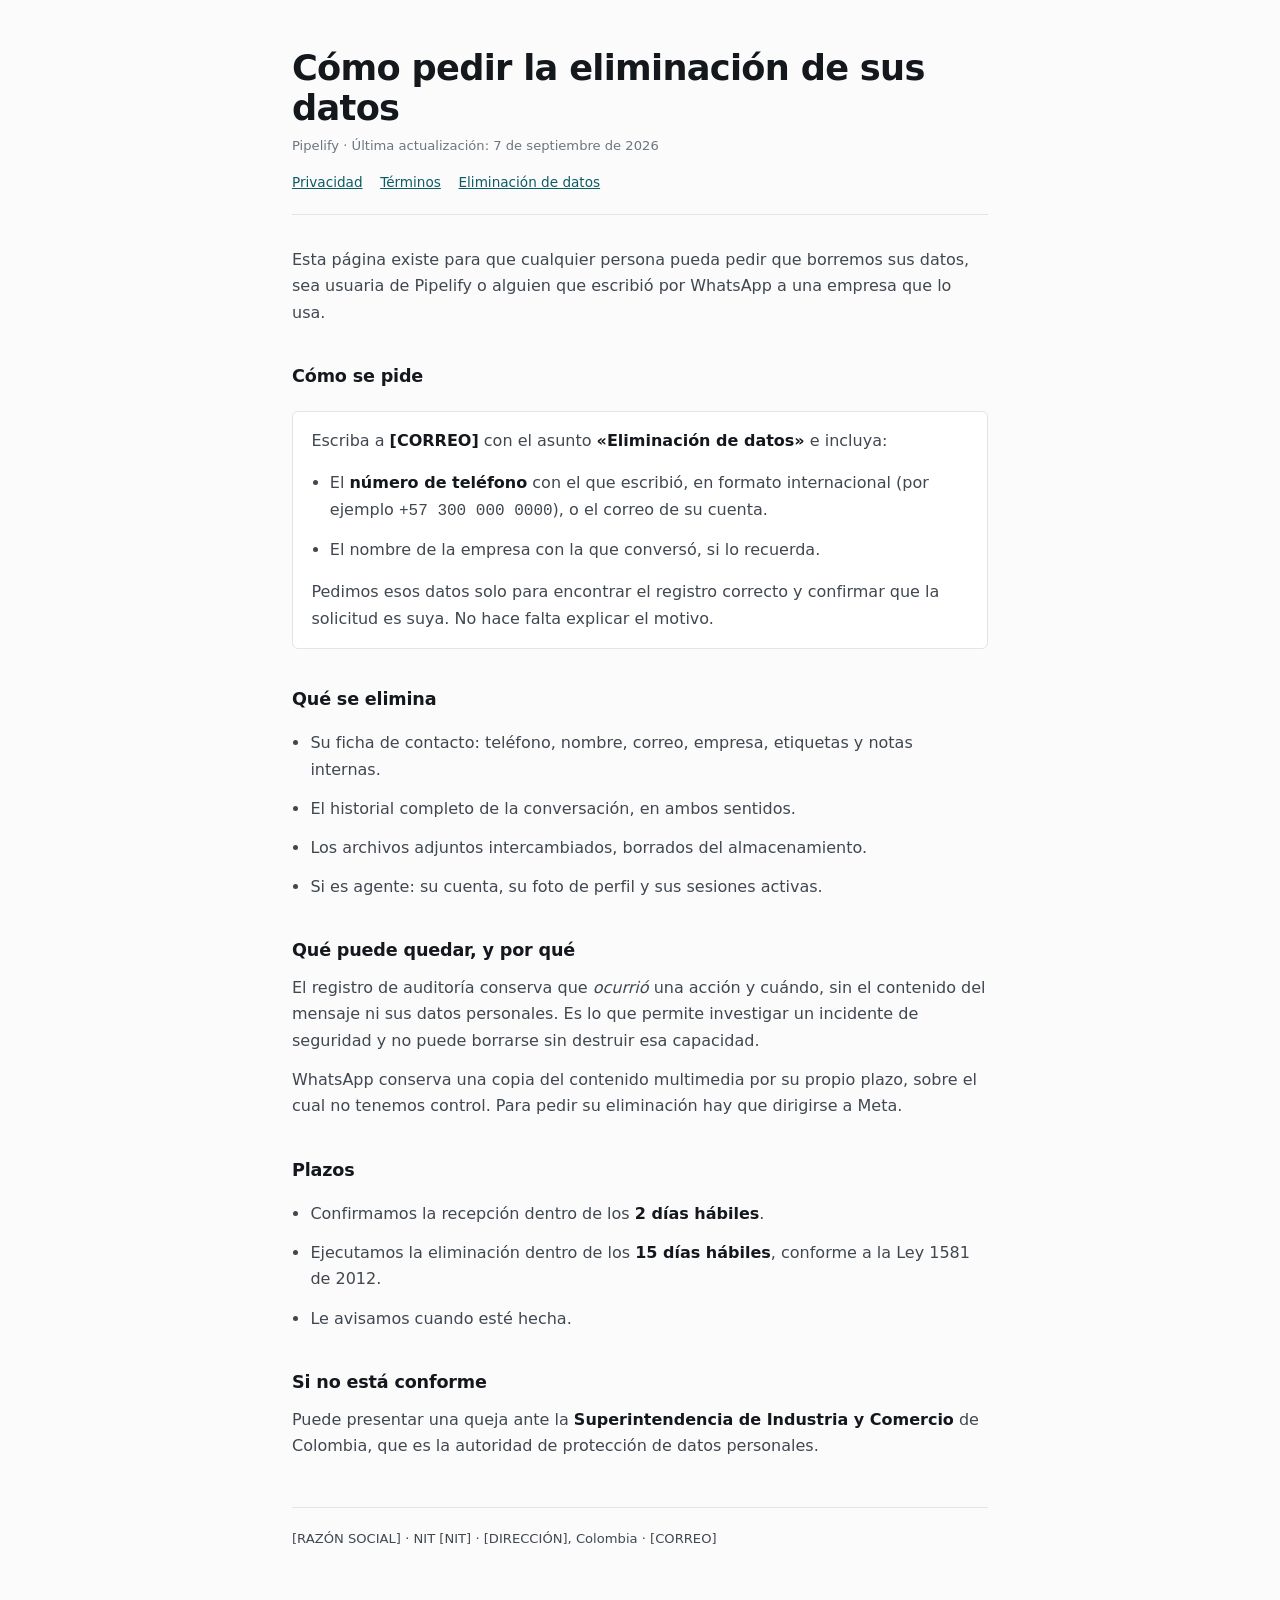
==== eliminacion-datos.html @ dd9fb056 "Documentos legales de Pipelify: privacidad, términos y eliminación de datos" ====
<!doctype html>
<html lang="es">
<head>
<meta charset="utf-8">
<meta name="viewport" content="width=device-width, initial-scale=1">
<title>Eliminación de datos — Pipelify</title>
<link rel="stylesheet" href="/_estilo.css">
</head>
<body>
<div class="wrap">
<header>
  <h1>Cómo pedir la eliminación de sus datos</h1>
  <p class="meta">Pipelify · Última actualización: 7 de septiembre de 2026</p>
  <nav>
    <a href="/privacidad.html">Privacidad</a>
    <a href="/terminos.html">Términos</a>
    <a href="/eliminacion-datos.html">Eliminación de datos</a>
  </nav>
</header>

<p>
  Esta página existe para que cualquier persona pueda pedir que borremos sus datos, sea usuaria de
  Pipelify o alguien que escribió por WhatsApp a una empresa que lo usa.
</p>

<h2>Cómo se pide</h2>
<div class="box">
  <p>
    Escriba a <strong>[CORREO]</strong> con el asunto <strong>«Eliminación de datos»</strong>
    e incluya:
  </p>
  <ul>
    <li>El <strong>número de teléfono</strong> con el que escribió, en formato internacional
        (por ejemplo <code>+57 300 000 0000</code>), o el correo de su cuenta.</li>
    <li>El nombre de la empresa con la que conversó, si lo recuerda.</li>
  </ul>
  <p>
    Pedimos esos datos solo para encontrar el registro correcto y confirmar que la solicitud es
    suya. No hace falta explicar el motivo.
  </p>
</div>

<h2>Qué se elimina</h2>
<ul>
  <li>Su ficha de contacto: teléfono, nombre, correo, empresa, etiquetas y notas internas.</li>
  <li>El historial completo de la conversación, en ambos sentidos.</li>
  <li>Los archivos adjuntos intercambiados, borrados del almacenamiento.</li>
  <li>Si es agente: su cuenta, su foto de perfil y sus sesiones activas.</li>
</ul>

<h2>Qué puede quedar, y por qué</h2>
<p>
  El registro de auditoría conserva que <em>ocurrió</em> una acción y cuándo, sin el contenido del
  mensaje ni sus datos personales. Es lo que permite investigar un incidente de seguridad y no
  puede borrarse sin destruir esa capacidad.
</p>
<p>
  WhatsApp conserva una copia del contenido multimedia por su propio plazo, sobre el cual no
  tenemos control. Para pedir su eliminación hay que dirigirse a Meta.
</p>

<h2>Plazos</h2>
<ul>
  <li>Confirmamos la recepción dentro de los <strong>2 días hábiles</strong>.</li>
  <li>Ejecutamos la eliminación dentro de los <strong>15 días hábiles</strong>, conforme a la
      Ley 1581 de 2012.</li>
  <li>Le avisamos cuando esté hecha.</li>
</ul>

<h2>Si no está conforme</h2>
<p>
  Puede presentar una queja ante la <strong>Superintendencia de Industria y Comercio</strong> de
  Colombia, que es la autoridad de protección de datos personales.
</p>

<footer>
  <p>[RAZÓN SOCIAL] · NIT [NIT] · [DIRECCIÓN], Colombia · [CORREO]</p>
</footer>
</div>
</body>
</html>
---- _estilo.css ----
/* Hoja compartida por las tres páginas. Se copia en cada una al publicar:
   Cloudflare Pages sirve estáticos y no hace falta build. */
:root {
  color-scheme: light dark;
  --paper: #fbfbfc; --ink: #14181d; --soft: #40474f; --muted: #6d757e;
  --rule: #e2e5e9; --accent: #0d5c63; --surface: #ffffff;
}
@media (prefers-color-scheme: dark) {
  :root { --paper:#0e1216; --ink:#eef1f4; --soft:#c2c9d1; --muted:#8a929b;
          --rule:#252c34; --accent:#56b8bf; --surface:#161b21; }
}
* { box-sizing: border-box; }
body {
  margin: 0; background: var(--paper); color: var(--ink);
  font: 16px/1.65 ui-sans-serif, system-ui, -apple-system, "Segoe UI", sans-serif;
  -webkit-font-smoothing: antialiased;
}
.wrap { max-width: 46rem; margin: 0 auto; padding: 3rem 1.25rem 5rem; }
header { border-bottom: 1px solid var(--rule); padding-bottom: 1.25rem; margin-bottom: 2rem; }
h1 { font-size: clamp(1.6rem,4vw,2.2rem); line-height:1.15; margin:0 0 .4rem; letter-spacing:-.02em; }
h2 { font-size: 1.1rem; margin: 2.25rem 0 .6rem; letter-spacing:-.01em; }
p, li { color: var(--soft); margin: 0 0 .8rem; }
ul { padding-left: 1.15rem; }
strong { color: var(--ink); }
.meta { font-size: .82rem; color: var(--muted); }
nav { display:flex; flex-wrap:wrap; gap:.4rem 1.1rem; font-size:.85rem; margin-top:.9rem; }
nav a { color: var(--accent); }
a { color: var(--accent); }
.box {
  background: var(--surface); border:1px solid var(--rule); border-radius:6px;
  padding: 1rem 1.15rem; margin: 1.25rem 0;
}
.box p:last-child { margin-bottom: 0; }
.todo { border-color:#b8860b; background: color-mix(in oklab, #b8860b 8%, transparent); }
footer { border-top:1px solid var(--rule); margin-top:3rem; padding-top:1.25rem; font-size:.82rem; color:var(--muted); }
table { border-collapse: collapse; width:100%; font-size:.9rem; margin:1rem 0; }
th, td { text-align:left; padding:.55rem .7rem; border-bottom:1px solid var(--rule); vertical-align:top; }
th { font-size:.75rem; text-transform:uppercase; letter-spacing:.08em; color:var(--muted); font-weight:600; }
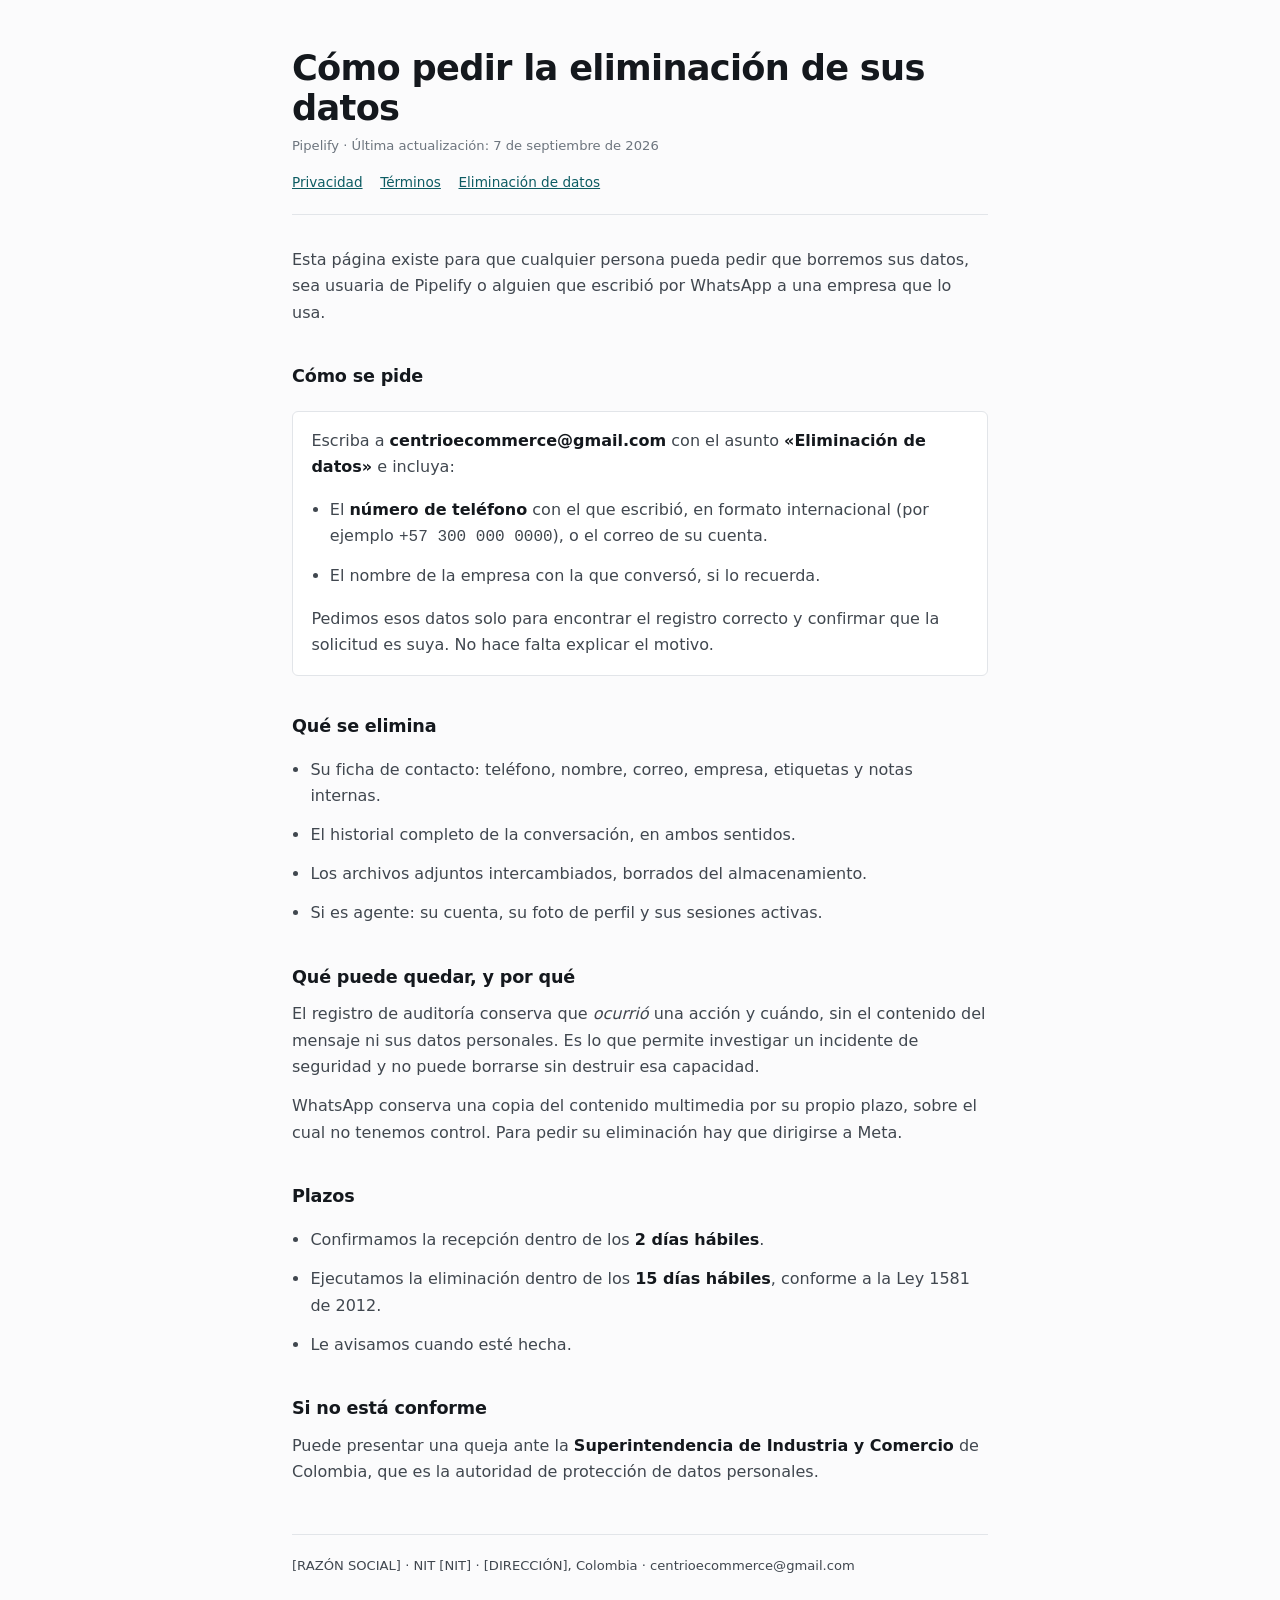
==== commit 9515fc56: "Correo de contacto: centrioecommerce@gmail.com" ====
--- a/eliminacion-datos.html
+++ b/eliminacion-datos.html
@@ -26,7 +26,7 @@
 <h2>Cómo se pide</h2>
 <div class="box">
   <p>
-    Escriba a <strong>[CORREO]</strong> con el asunto <strong>«Eliminación de datos»</strong>
+    Escriba a <strong>centrioecommerce@gmail.com</strong> con el asunto <strong>«Eliminación de datos»</strong>
     e incluya:
   </p>
   <ul>
@@ -74,7 +74,7 @@
 </p>
 
 <footer>
-  <p>[RAZÓN SOCIAL] · NIT [NIT] · [DIRECCIÓN], Colombia · [CORREO]</p>
+  <p>[RAZÓN SOCIAL] · NIT [NIT] · [DIRECCIÓN], Colombia · centrioecommerce@gmail.com</p>
 </footer>
 </div>
 </body>
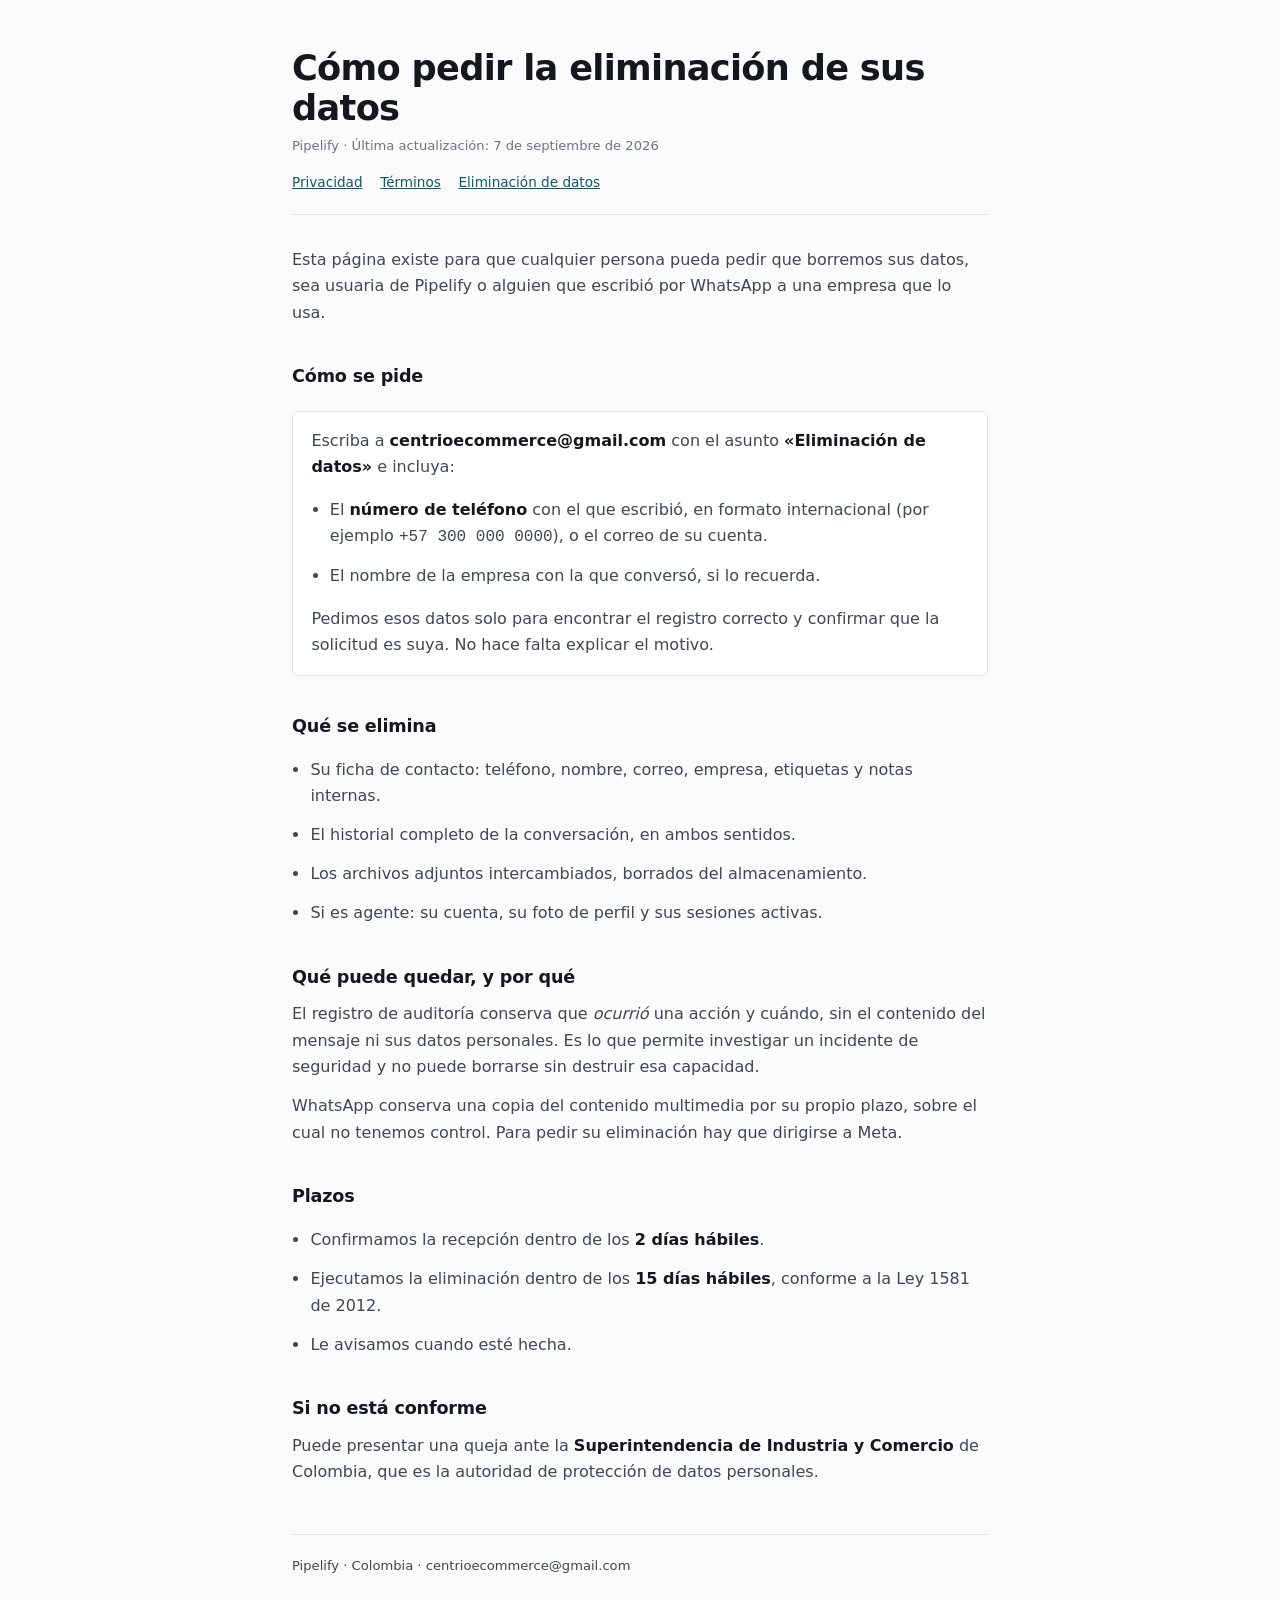
==== commit 6f0b942f: "Quitar marcadores de datos societarios" ====
--- a/eliminacion-datos.html
+++ b/eliminacion-datos.html
@@ -74,7 +74,7 @@
 </p>
 
 <footer>
-  <p>[RAZÓN SOCIAL] · NIT [NIT] · [DIRECCIÓN], Colombia · centrioecommerce@gmail.com</p>
+  <p>Pipelify · Colombia · centrioecommerce@gmail.com</p>
 </footer>
 </div>
 </body>
